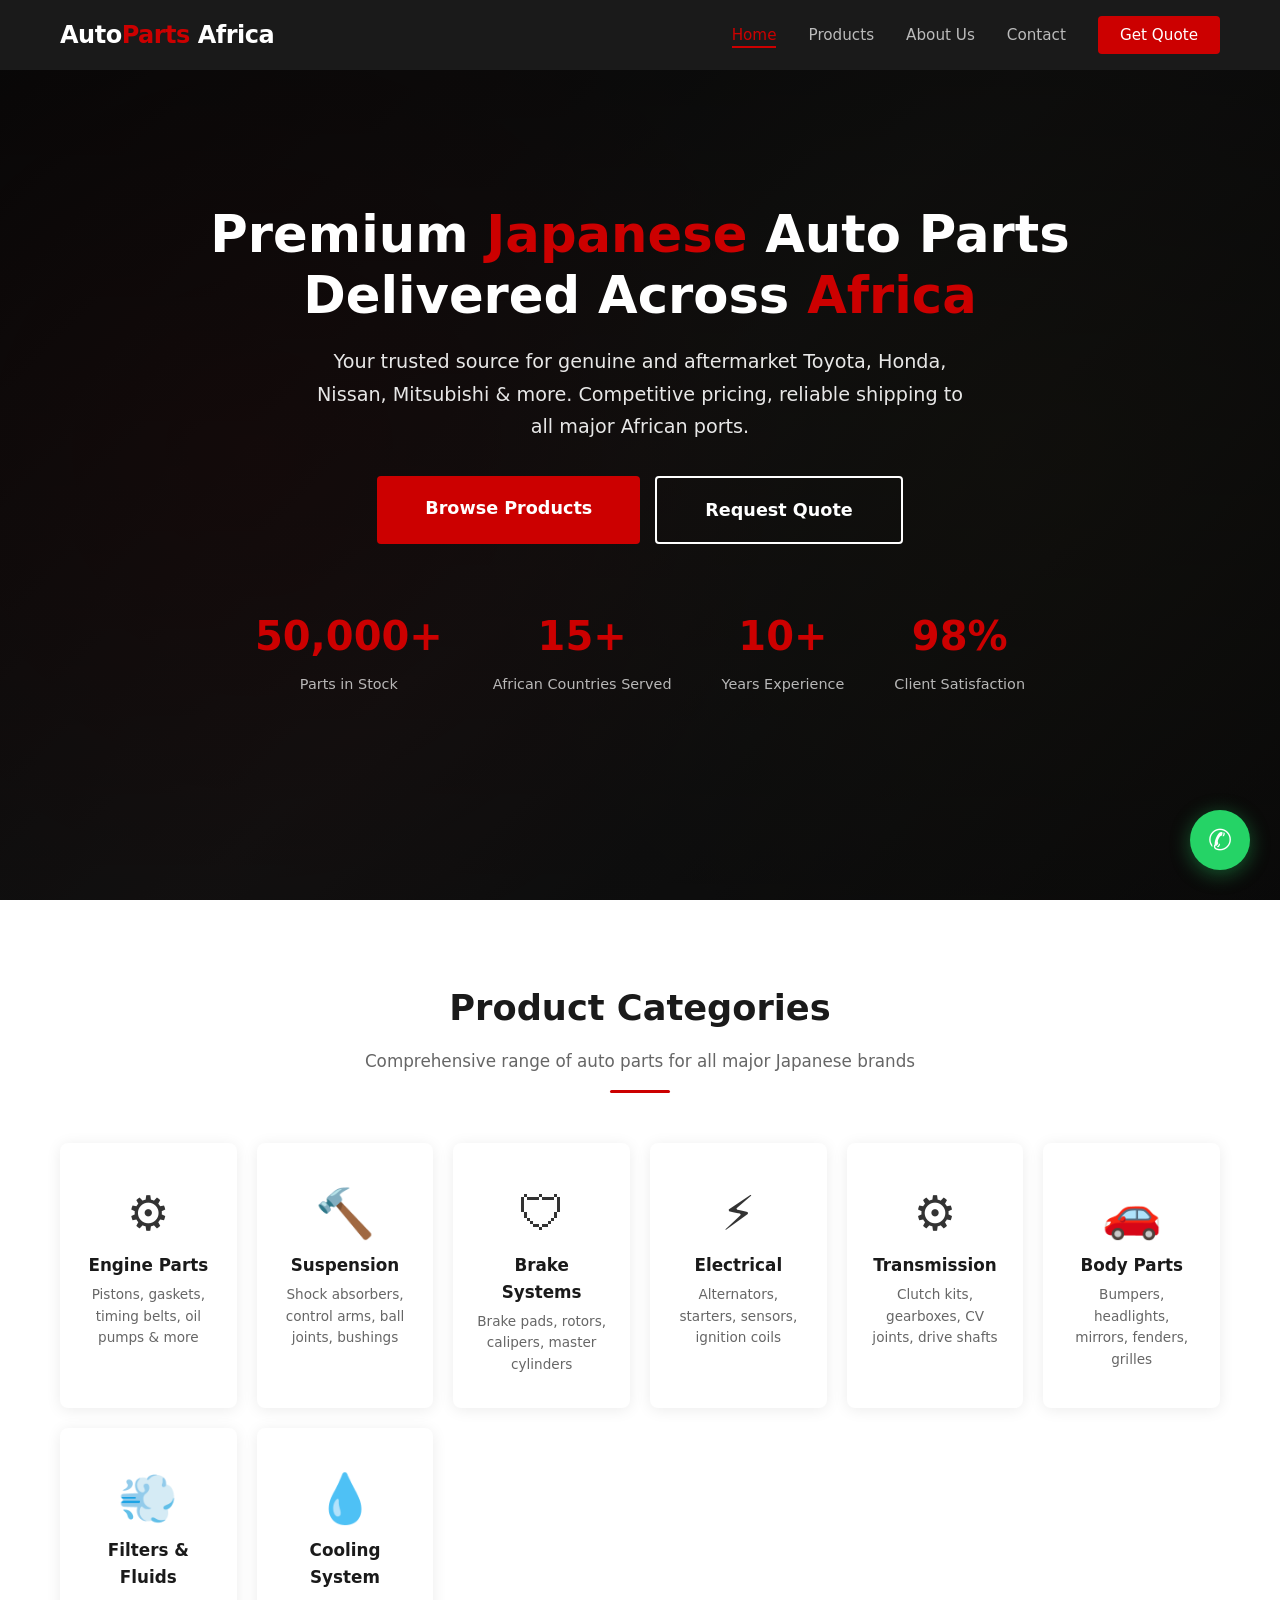
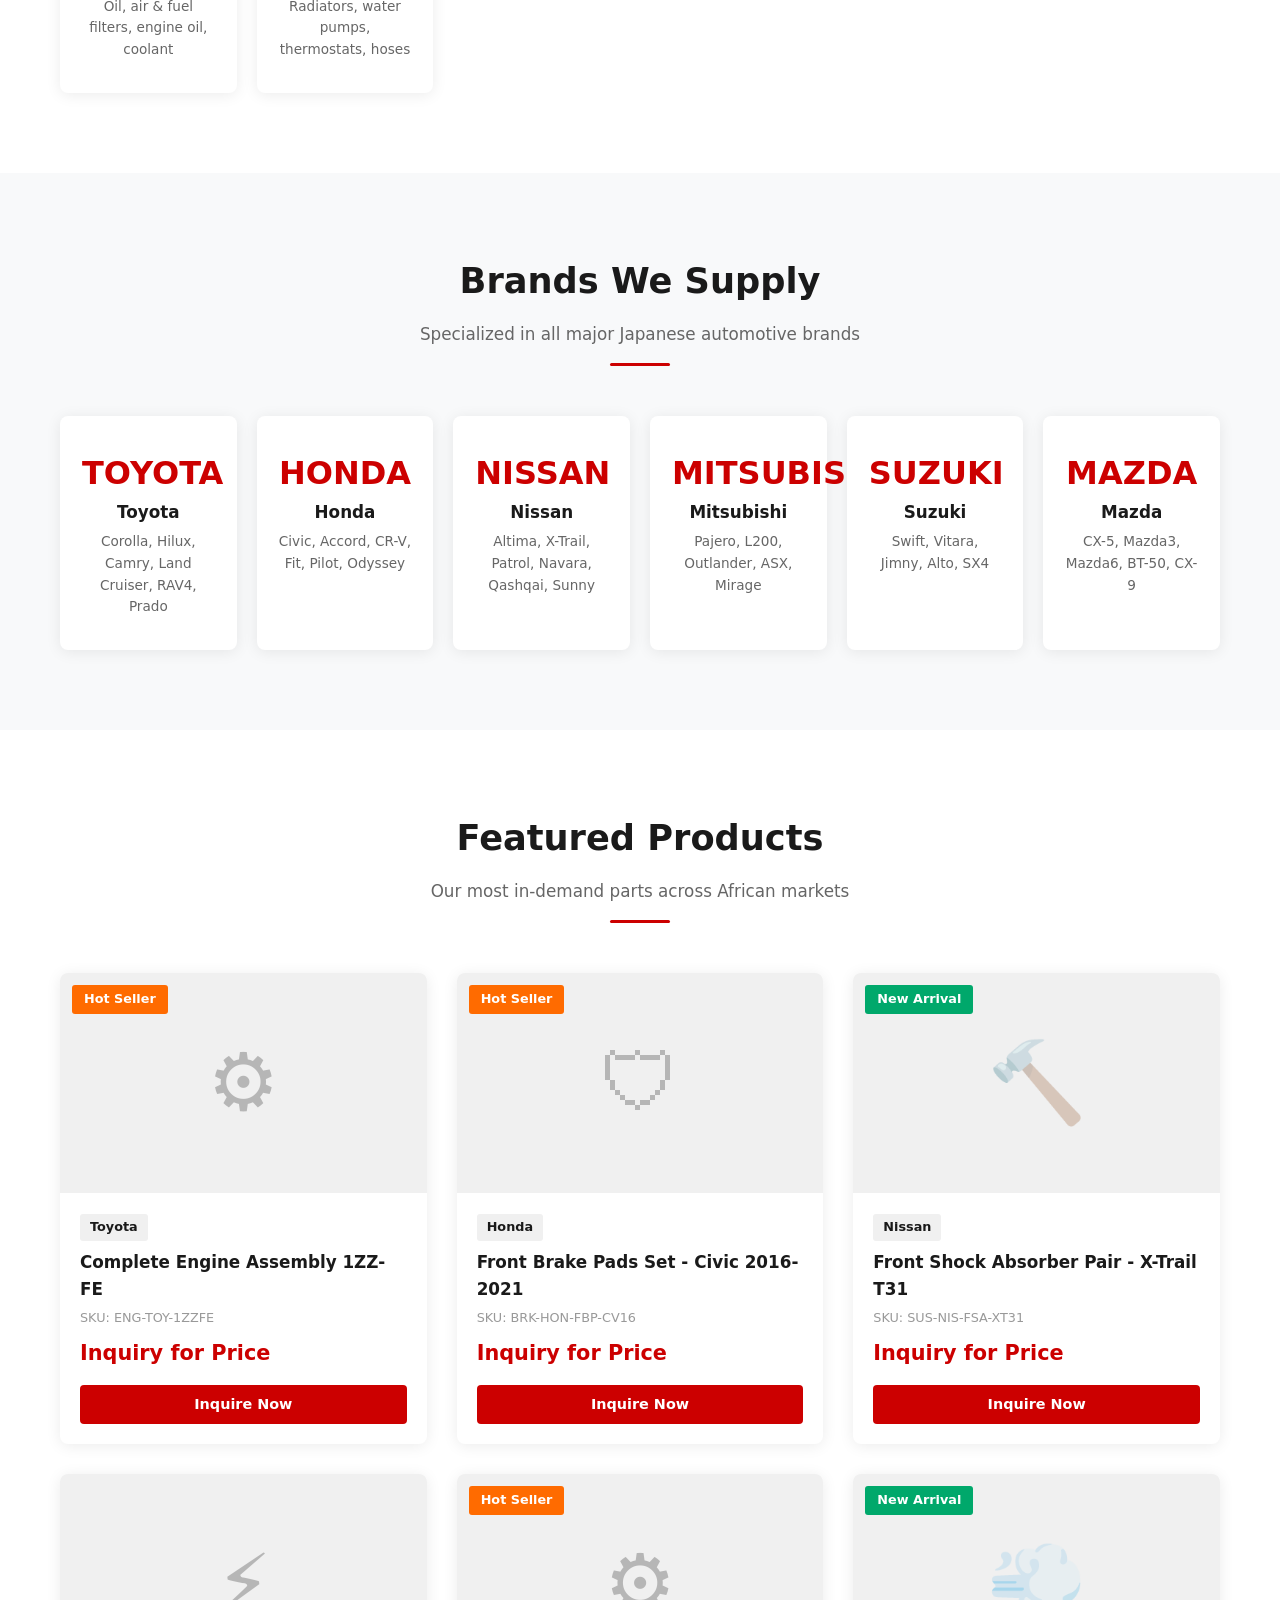
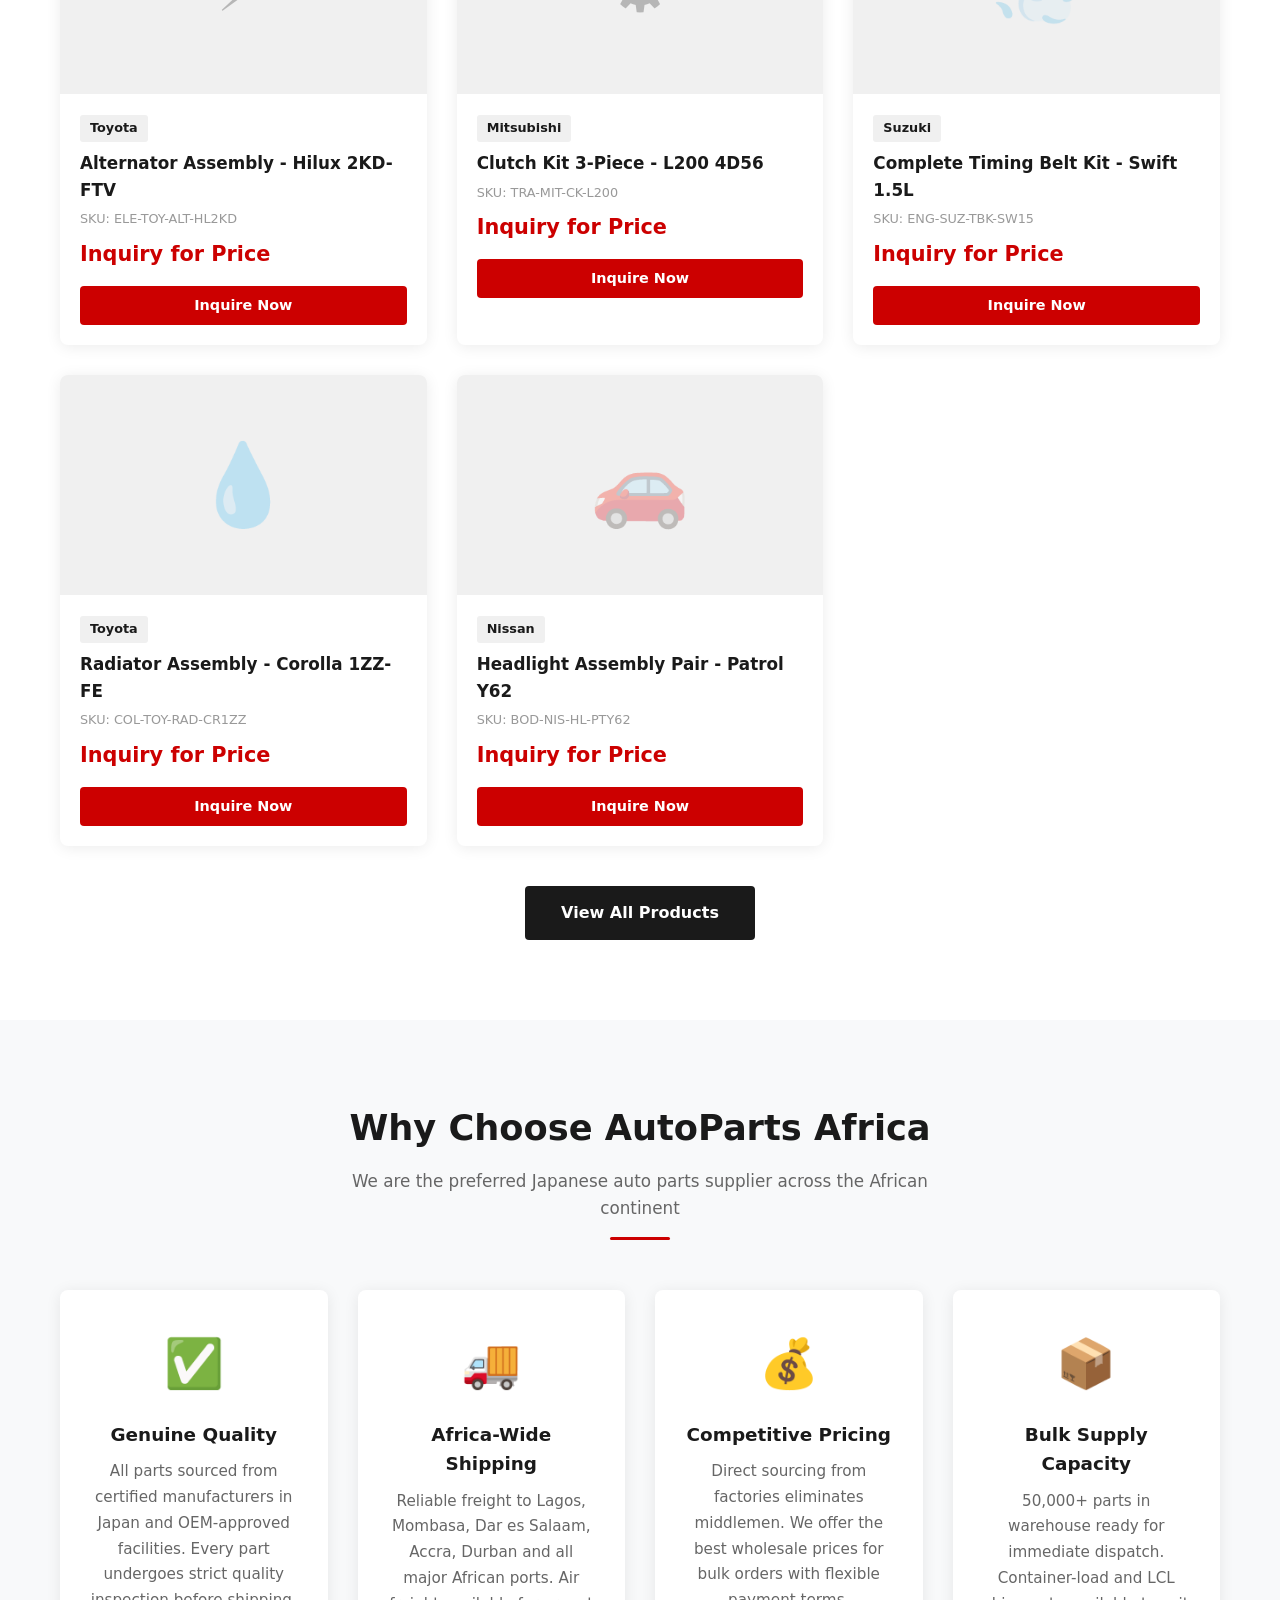
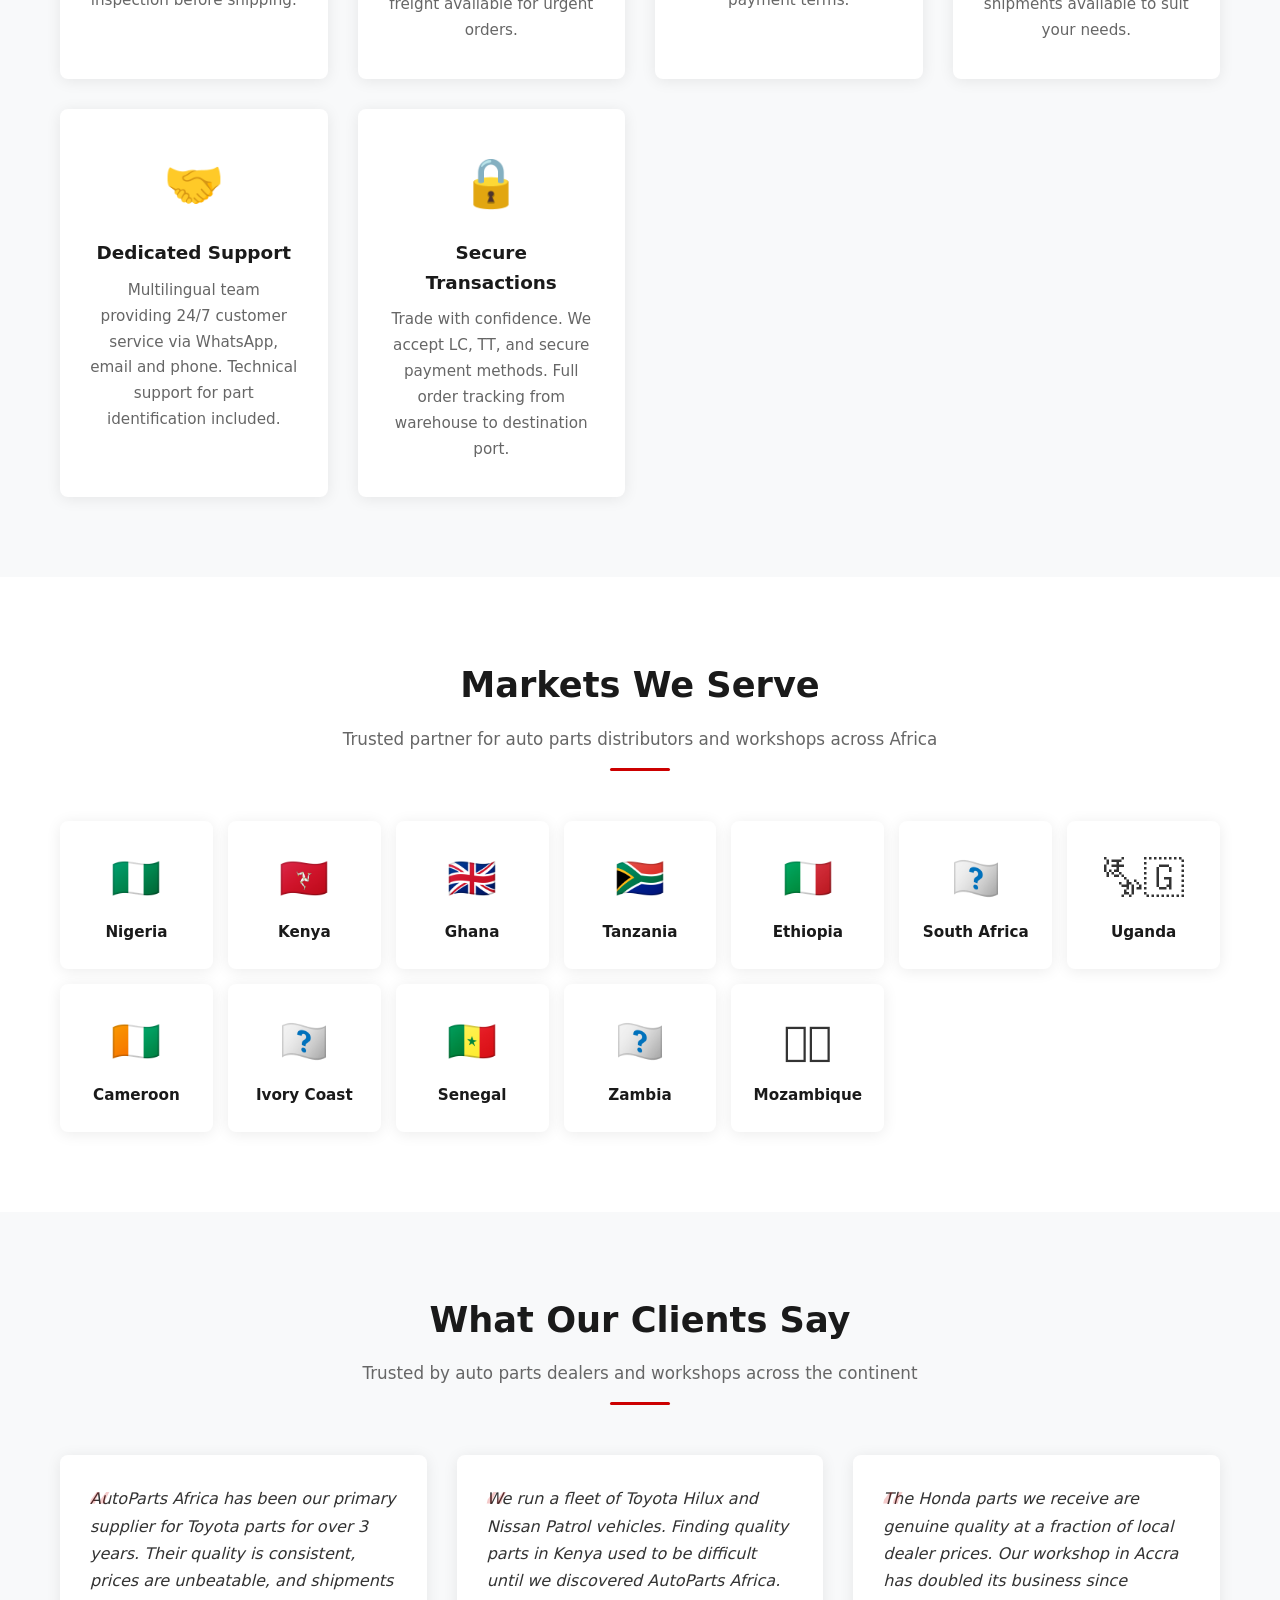
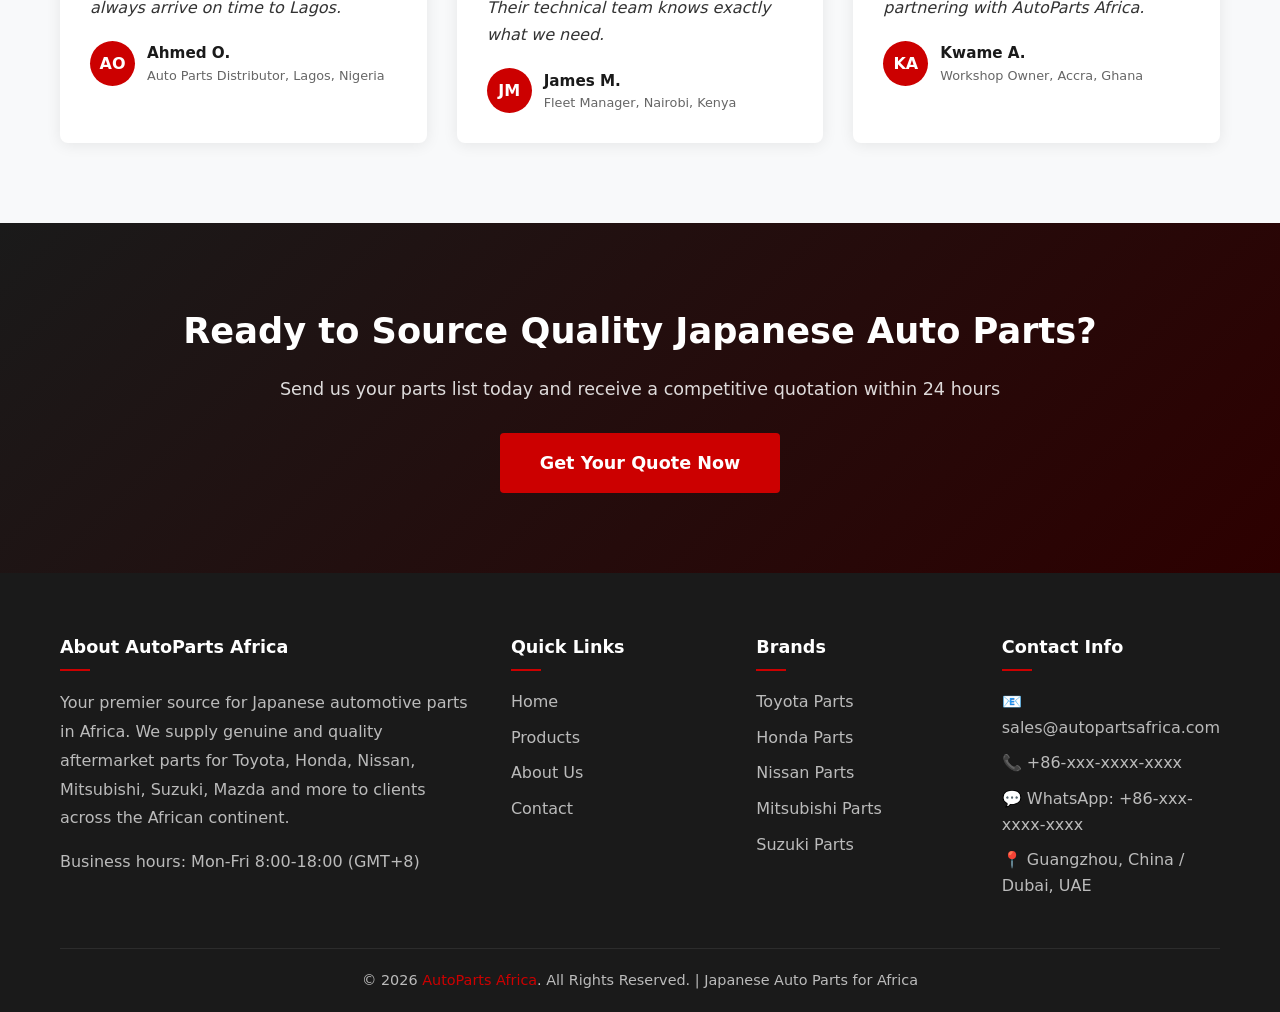
==== index.html @ 1620c29c "Initial commit: AutoParts Africa - Japanese car parts for African markets" ====
<!DOCTYPE html>
<html lang="en">
<head>
  <meta charset="UTF-8">
  <meta name="viewport" content="width=device-width, initial-scale=1.0">
  <meta name="description" content="AutoParts Africa - Premium Japanese car auto parts supplier for African markets. Toyota, Honda, Nissan, Mitsubishi parts at competitive prices.">
  <meta name="keywords" content="auto parts, Japanese car parts, Africa, Toyota parts, Honda parts, Nissan parts, car spares Africa, auto parts export">
  <title>AutoParts Africa | Japanese Car Parts for African Markets</title>
  <link rel="stylesheet" href="css/style.css">
</head>
<body>

  <!-- Navigation -->
  <nav class="nav" id="nav">
    <div class="container">
      <a href="index.html" class="nav-logo">Auto<span>Parts</span> Africa</a>
      <ul class="nav-links" id="navLinks">
        <li><a href="index.html" class="active">Home</a></li>
        <li><a href="products.html">Products</a></li>
        <li><a href="about.html">About Us</a></li>
        <li><a href="contact.html">Contact</a></li>
        <li><a href="contact.html" class="nav-contact-btn">Get Quote</a></li>
      </ul>
      <button class="nav-toggle" id="navToggle" aria-label="Toggle menu">&#9776;</button>
    </div>
  </nav>

  <!-- Hero Section -->
  <section class="hero" id="home">
    <div class="hero-bg"></div>
    <div class="hero-overlay"></div>
    <div class="container">
      <h1>Premium <span>Japanese</span> Auto Parts<br>Delivered Across <span>Africa</span></h1>
      <p>Your trusted source for genuine and aftermarket Toyota, Honda, Nissan, Mitsubishi & more. Competitive pricing, reliable shipping to all major African ports.</p>
      <div class="hero-buttons">
        <a href="products.html" class="btn btn-primary btn-large">Browse Products</a>
        <a href="contact.html" class="btn btn-outline btn-large">Request Quote</a>
      </div>
      <div class="hero-stats">
        <div class="hero-stat">
          <div class="hero-stat-number">50,000+</div>
          <div class="hero-stat-label">Parts in Stock</div>
        </div>
        <div class="hero-stat">
          <div class="hero-stat-number">15+</div>
          <div class="hero-stat-label">African Countries Served</div>
        </div>
        <div class="hero-stat">
          <div class="hero-stat-number">10+</div>
          <div class="hero-stat-label">Years Experience</div>
        </div>
        <div class="hero-stat">
          <div class="hero-stat-number">98%</div>
          <div class="hero-stat-label">Client Satisfaction</div>
        </div>
      </div>
    </div>
  </section>

  <!-- Product Categories -->
  <section class="section">
    <div class="container">
      <div class="section-header">
        <h2>Product Categories</h2>
        <p>Comprehensive range of auto parts for all major Japanese brands</p>
        <div class="divider"></div>
      </div>
      <div class="categories-grid">
        <a href="products.html#engine" class="category-card">
          <span class="icon">&#9881;</span>
          <h3>Engine Parts</h3>
          <p>Pistons, gaskets, timing belts, oil pumps & more</p>
        </a>
        <a href="products.html#suspension" class="category-card">
          <span class="icon">&#128296;</span>
          <h3>Suspension</h3>
          <p>Shock absorbers, control arms, ball joints, bushings</p>
        </a>
        <a href="products.html#brakes" class="category-card">
          <span class="icon">&#128737;</span>
          <h3>Brake Systems</h3>
          <p>Brake pads, rotors, calipers, master cylinders</p>
        </a>
        <a href="products.html#electrical" class="category-card">
          <span class="icon">&#9889;</span>
          <h3>Electrical</h3>
          <p>Alternators, starters, sensors, ignition coils</p>
        </a>
        <a href="products.html#transmission" class="category-card">
          <span class="icon">&#9881;</span>
          <h3>Transmission</h3>
          <p>Clutch kits, gearboxes, CV joints, drive shafts</p>
        </a>
        <a href="products.html#body" class="category-card">
          <span class="icon">&#128663;</span>
          <h3>Body Parts</h3>
          <p>Bumpers, headlights, mirrors, fenders, grilles</p>
        </a>
        <a href="products.html#filters" class="category-card">
          <span class="icon">&#128168;</span>
          <h3>Filters & Fluids</h3>
          <p>Oil, air & fuel filters, engine oil, coolant</p>
        </a>
        <a href="products.html#cooling" class="category-card">
          <span class="icon">&#128167;</span>
          <h3>Cooling System</h3>
          <p>Radiators, water pumps, thermostats, hoses</p>
        </a>
      </div>
    </div>
  </section>

  <!-- Featured Brands -->
  <section class="section bg-light">
    <div class="container">
      <div class="section-header">
        <h2>Brands We Supply</h2>
        <p>Specialized in all major Japanese automotive brands</p>
        <div class="divider"></div>
      </div>
      <div class="categories-grid">
        <div class="category-card">
          <span class="icon" style="font-weight:800;font-size:2rem;color:var(--primary);">TOYOTA</span>
          <h3>Toyota</h3>
          <p>Corolla, Hilux, Camry, Land Cruiser, RAV4, Prado</p>
        </div>
        <div class="category-card">
          <span class="icon" style="font-weight:800;font-size:2rem;color:var(--primary);">HONDA</span>
          <h3>Honda</h3>
          <p>Civic, Accord, CR-V, Fit, Pilot, Odyssey</p>
        </div>
        <div class="category-card">
          <span class="icon" style="font-weight:800;font-size:2rem;color:var(--primary);">NISSAN</span>
          <h3>Nissan</h3>
          <p>Altima, X-Trail, Patrol, Navara, Qashqai, Sunny</p>
        </div>
        <div class="category-card">
          <span class="icon" style="font-weight:800;font-size:2rem;color:var(--primary);">MITSUBISHI</span>
          <h3>Mitsubishi</h3>
          <p>Pajero, L200, Outlander, ASX, Mirage</p>
        </div>
        <div class="category-card">
          <span class="icon" style="font-weight:800;font-size:2rem;color:var(--primary);">SUZUKI</span>
          <h3>Suzuki</h3>
          <p>Swift, Vitara, Jimny, Alto, SX4</p>
        </div>
        <div class="category-card">
          <span class="icon" style="font-weight:800;font-size:2rem;color:var(--primary);">MAZDA</span>
          <h3>Mazda</h3>
          <p>CX-5, Mazda3, Mazda6, BT-50, CX-9</p>
        </div>
      </div>
    </div>
  </section>

  <!-- Featured Products -->
  <section class="section">
    <div class="container">
      <div class="section-header">
        <h2>Featured Products</h2>
        <p>Our most in-demand parts across African markets</p>
        <div class="divider"></div>
      </div>
      <div class="products-grid">
        <div class="product-card">
          <div class="product-card-img"><span class="placeholder">&#9881;</span></div>
          <span class="product-card-badge hot">Hot Seller</span>
          <div class="product-info">
            <span class="brand-tag">Toyota</span>
            <h3>Complete Engine Assembly 1ZZ-FE</h3>
            <p class="sku">SKU: ENG-TOY-1ZZFE</p>
            <p class="price">Inquiry for Price</p>
            <a href="contact.html" class="btn btn-primary btn-small">Inquire Now</a>
          </div>
        </div>
        <div class="product-card">
          <div class="product-card-img"><span class="placeholder">&#128737;</span></div>
          <span class="product-card-badge hot">Hot Seller</span>
          <div class="product-info">
            <span class="brand-tag">Honda</span>
            <h3>Front Brake Pads Set - Civic 2016-2021</h3>
            <p class="sku">SKU: BRK-HON-FBP-CV16</p>
            <p class="price">Inquiry for Price</p>
            <a href="contact.html" class="btn btn-primary btn-small">Inquire Now</a>
          </div>
        </div>
        <div class="product-card">
          <div class="product-card-img"><span class="placeholder">&#128296;</span></div>
          <span class="product-card-badge new">New Arrival</span>
          <div class="product-info">
            <span class="brand-tag">Nissan</span>
            <h3>Front Shock Absorber Pair - X-Trail T31</h3>
            <p class="sku">SKU: SUS-NIS-FSA-XT31</p>
            <p class="price">Inquiry for Price</p>
            <a href="contact.html" class="btn btn-primary btn-small">Inquire Now</a>
          </div>
        </div>
        <div class="product-card">
          <div class="product-card-img"><span class="placeholder">&#9889;</span></div>
          <div class="product-info">
            <span class="brand-tag">Toyota</span>
            <h3>Alternator Assembly - Hilux 2KD-FTV</h3>
            <p class="sku">SKU: ELE-TOY-ALT-HL2KD</p>
            <p class="price">Inquiry for Price</p>
            <a href="contact.html" class="btn btn-primary btn-small">Inquire Now</a>
          </div>
        </div>
        <div class="product-card">
          <div class="product-card-img"><span class="placeholder">&#9881;</span></div>
          <span class="product-card-badge hot">Hot Seller</span>
          <div class="product-info">
            <span class="brand-tag">Mitsubishi</span>
            <h3>Clutch Kit 3-Piece - L200 4D56</h3>
            <p class="sku">SKU: TRA-MIT-CK-L200</p>
            <p class="price">Inquiry for Price</p>
            <a href="contact.html" class="btn btn-primary btn-small">Inquire Now</a>
          </div>
        </div>
        <div class="product-card">
          <div class="product-card-img"><span class="placeholder">&#128168;</span></div>
          <span class="product-card-badge new">New Arrival</span>
          <div class="product-info">
            <span class="brand-tag">Suzuki</span>
            <h3>Complete Timing Belt Kit - Swift 1.5L</h3>
            <p class="sku">SKU: ENG-SUZ-TBK-SW15</p>
            <p class="price">Inquiry for Price</p>
            <a href="contact.html" class="btn btn-primary btn-small">Inquire Now</a>
          </div>
        </div>
        <div class="product-card">
          <div class="product-card-img"><span class="placeholder">&#128167;</span></div>
          <div class="product-info">
            <span class="brand-tag">Toyota</span>
            <h3>Radiator Assembly - Corolla 1ZZ-FE</h3>
            <p class="sku">SKU: COL-TOY-RAD-CR1ZZ</p>
            <p class="price">Inquiry for Price</p>
            <a href="contact.html" class="btn btn-primary btn-small">Inquire Now</a>
          </div>
        </div>
        <div class="product-card">
          <div class="product-card-img"><span class="placeholder">&#128663;</span></div>
          <div class="product-info">
            <span class="brand-tag">Nissan</span>
            <h3>Headlight Assembly Pair - Patrol Y62</h3>
            <p class="sku">SKU: BOD-NIS-HL-PTY62</p>
            <p class="price">Inquiry for Price</p>
            <a href="contact.html" class="btn btn-primary btn-small">Inquire Now</a>
          </div>
        </div>
      </div>
      <div style="text-align:center;margin-top:40px;">
        <a href="products.html" class="btn btn-dark">View All Products</a>
      </div>
    </div>
  </section>

  <!-- Why Choose Us -->
  <section class="section bg-light">
    <div class="container">
      <div class="section-header">
        <h2>Why Choose AutoParts Africa</h2>
        <p>We are the preferred Japanese auto parts supplier across the African continent</p>
        <div class="divider"></div>
      </div>
      <div class="features-grid">
        <div class="feature-card">
          <span class="icon">&#9989;</span>
          <h3>Genuine Quality</h3>
          <p>All parts sourced from certified manufacturers in Japan and OEM-approved facilities. Every part undergoes strict quality inspection before shipping.</p>
        </div>
        <div class="feature-card">
          <span class="icon">&#128666;</span>
          <h3>Africa-Wide Shipping</h3>
          <p>Reliable freight to Lagos, Mombasa, Dar es Salaam, Accra, Durban and all major African ports. Air freight available for urgent orders.</p>
        </div>
        <div class="feature-card">
          <span class="icon">&#128176;</span>
          <h3>Competitive Pricing</h3>
          <p>Direct sourcing from factories eliminates middlemen. We offer the best wholesale prices for bulk orders with flexible payment terms.</p>
        </div>
        <div class="feature-card">
          <span class="icon">&#128230;</span>
          <h3>Bulk Supply Capacity</h3>
          <p>50,000+ parts in warehouse ready for immediate dispatch. Container-load and LCL shipments available to suit your needs.</p>
        </div>
        <div class="feature-card">
          <span class="icon">&#129309;</span>
          <h3>Dedicated Support</h3>
          <p>Multilingual team providing 24/7 customer service via WhatsApp, email and phone. Technical support for part identification included.</p>
        </div>
        <div class="feature-card">
          <span class="icon">&#128274;</span>
          <h3>Secure Transactions</h3>
          <p>Trade with confidence. We accept LC, TT, and secure payment methods. Full order tracking from warehouse to destination port.</p>
        </div>
      </div>
    </div>
  </section>

  <!-- Markets Served -->
  <section class="section">
    <div class="container">
      <div class="section-header">
        <h2>Markets We Serve</h2>
        <p>Trusted partner for auto parts distributors and workshops across Africa</p>
        <div class="divider"></div>
      </div>
      <div class="markets-grid">
        <div class="market-card"><span class="flag">&#127475;&#127468;</span><h4>Nigeria</h4></div>
        <div class="market-card"><span class="flag">&#127470;&#127474;</span><h4>Kenya</h4></div>
        <div class="market-card"><span class="flag">&#127468;&#127463;</span><h4>Ghana</h4></div>
        <div class="market-card"><span class="flag">&#127487;&#127462;</span><h4>Tanzania</h4></div>
        <div class="market-card"><span class="flag">&#127470;&#127481;</span><h4>Ethiopia</h4></div>
        <div class="market-card"><span class="flag">&#127487;&#127466;</span><h4>South Africa</h4></div>
        <div class="market-card"><span class="flag">&#127488;&#127468;</span><h4>Uganda</h4></div>
        <div class="market-card"><span class="flag">&#127464;&#127470;</span><h4>Cameroon</h4></div>
        <div class="market-card"><span class="flag">&#127470;&#127486;</span><h4>Ivory Coast</h4></div>
        <div class="market-card"><span class="flag">&#127480;&#127475;</span><h4>Senegal</h4></div>
        <div class="market-card"><span class="flag">&#127483;&#127480;</span><h4>Zambia</h4></div>
        <div class="market-card"><span class="flag">&#127494;&#127474;</span><h4>Mozambique</h4></div>
      </div>
    </div>
  </section>

  <!-- Testimonials -->
  <section class="section bg-light">
    <div class="container">
      <div class="section-header">
        <h2>What Our Clients Say</h2>
        <p>Trusted by auto parts dealers and workshops across the continent</p>
        <div class="divider"></div>
      </div>
      <div class="testimonials-grid">
        <div class="testimonial-card">
          <p class="quote">AutoParts Africa has been our primary supplier for Toyota parts for over 3 years. Their quality is consistent, prices are unbeatable, and shipments always arrive on time to Lagos.</p>
          <div class="testimonial-author">
            <div class="avatar">AO</div>
            <div><h4>Ahmed O.</h4><p>Auto Parts Distributor, Lagos, Nigeria</p></div>
          </div>
        </div>
        <div class="testimonial-card">
          <p class="quote">We run a fleet of Toyota Hilux and Nissan Patrol vehicles. Finding quality parts in Kenya used to be difficult until we discovered AutoParts Africa. Their technical team knows exactly what we need.</p>
          <div class="testimonial-author">
            <div class="avatar">JM</div>
            <div><h4>James M.</h4><p>Fleet Manager, Nairobi, Kenya</p></div>
          </div>
        </div>
        <div class="testimonial-card">
          <p class="quote">The Honda parts we receive are genuine quality at a fraction of local dealer prices. Our workshop in Accra has doubled its business since partnering with AutoParts Africa.</p>
          <div class="testimonial-author">
            <div class="avatar">KA</div>
            <div><h4>Kwame A.</h4><p>Workshop Owner, Accra, Ghana</p></div>
          </div>
        </div>
      </div>
    </div>
  </section>

  <!-- CTA -->
  <section class="cta">
    <div class="container">
      <h2>Ready to Source Quality Japanese Auto Parts?</h2>
      <p>Send us your parts list today and receive a competitive quotation within 24 hours</p>
      <a href="contact.html" class="btn btn-primary btn-large">Get Your Quote Now</a>
    </div>
  </section>

  <!-- Footer -->
  <footer class="footer">
    <div class="container">
      <div class="footer-grid">
        <div class="footer-about">
          <h4>About AutoParts Africa</h4>
          <p>Your premier source for Japanese automotive parts in Africa. We supply genuine and quality aftermarket parts for Toyota, Honda, Nissan, Mitsubishi, Suzuki, Mazda and more to clients across the African continent.</p>
          <p>Business hours: Mon-Fri 8:00-18:00 (GMT+8)</p>
        </div>
        <div class="footer-links">
          <h4>Quick Links</h4>
          <ul>
            <li><a href="index.html">Home</a></li>
            <li><a href="products.html">Products</a></li>
            <li><a href="about.html">About Us</a></li>
            <li><a href="contact.html">Contact</a></li>
          </ul>
        </div>
        <div class="footer-links">
          <h4>Brands</h4>
          <ul>
            <li><a href="products.html?brand=toyota">Toyota Parts</a></li>
            <li><a href="products.html?brand=honda">Honda Parts</a></li>
            <li><a href="products.html?brand=nissan">Nissan Parts</a></li>
            <li><a href="products.html?brand=mitsubishi">Mitsubishi Parts</a></li>
            <li><a href="products.html?brand=suzuki">Suzuki Parts</a></li>
          </ul>
        </div>
        <div class="footer-contact">
          <h4>Contact Info</h4>
          <p>&#128231; sales@autopartsafrica.com</p>
          <p>&#128222; +86-xxx-xxxx-xxxx</p>
          <p>&#128172; WhatsApp: +86-xxx-xxxx-xxxx</p>
          <p>&#128205; Guangzhou, China / Dubai, UAE</p>
        </div>
      </div>
      <div class="footer-bottom">
        <p>&copy; 2026 <span>AutoParts Africa</span>. All Rights Reserved. | Japanese Auto Parts for Africa</p>
      </div>
    </div>
  </footer>

  <!-- WhatsApp Float -->
  <a href="https://wa.me/86xxxxxxxxxx" class="whatsapp-float" target="_blank" rel="noopener" aria-label="Chat on WhatsApp" title="Chat with us on WhatsApp">&#9990;</a>

  <script src="js/main.js"></script>
</body>
</html>
---- css/style.css ----
/* ===== CSS Reset & Variables ===== */
:root {
  --primary: #CC0000;
  --primary-dark: #990000;
  --primary-light: #FF1A1A;
  --dark: #1a1a1a;
  --dark-light: #2d2d2d;
  --text: #333333;
  --text-light: #666666;
  --text-muted: #999999;
  --bg: #ffffff;
  --bg-light: #f8f9fa;
  --bg-dark: #f0f0f0;
  --border: #e0e0e0;
  --gold: #D4AF37;
  --whatsapp: #25D366;
  --shadow: 0 2px 15px rgba(0,0,0,0.08);
  --shadow-hover: 0 8px 30px rgba(0,0,0,0.12);
  --radius: 8px;
  --transition: all 0.3s ease;
}

*, *::before, *::after { margin: 0; padding: 0; box-sizing: border-box; }
html { scroll-behavior: smooth; }
body { font-family: 'Segoe UI', system-ui, -apple-system, sans-serif; color: var(--text); line-height: 1.6; background: var(--bg); }
img { max-width: 100%; height: auto; }
a { text-decoration: none; color: inherit; }
ul { list-style: none; }

.container { max-width: 1200px; margin: 0 auto; padding: 0 20px; }
.section { padding: 80px 0; }
.section-header { text-align: center; margin-bottom: 50px; }
.section-header h2 { font-size: 2.2rem; color: var(--dark); margin-bottom: 12px; }
.section-header p { color: var(--text-light); font-size: 1.05rem; max-width: 600px; margin: 0 auto; }
.section-header .divider { width: 60px; height: 3px; background: var(--primary); margin: 15px auto 0; border-radius: 2px; }
.bg-light { background: var(--bg-light); }

/* ===== Navigation ===== */
.nav { position: fixed; top: 0; left: 0; right: 0; background: var(--dark); z-index: 1000; transition: var(--transition); }
.nav.scrolled { box-shadow: 0 2px 20px rgba(0,0,0,0.3); }
.nav .container { display: flex; justify-content: space-between; align-items: center; height: 70px; }
.nav-logo { color: #fff; font-size: 1.5rem; font-weight: 700; letter-spacing: -0.5px; }
.nav-logo span { color: var(--primary); }
.nav-links { display: flex; gap: 2rem; align-items: center; }
.nav-links a { color: #bbb; font-size: 0.95rem; font-weight: 500; transition: var(--transition); position: relative; }
.nav-links a:hover, .nav-links a.active { color: var(--primary); }
.nav-links a::after { content: ''; position: absolute; bottom: -4px; left: 0; width: 0; height: 2px; background: var(--primary); transition: var(--transition); }
.nav-links a:hover::after, .nav-links a.active::after { width: 100%; }
.nav-toggle { display: none; background: none; border: none; color: #fff; font-size: 1.8rem; cursor: pointer; padding: 5px; }
.nav-contact-btn { background: var(--primary); padding: 10px 22px !important; border-radius: 4px; color: #fff !important; }
.nav-contact-btn:hover { background: var(--primary-dark) !important; }
.nav-contact-btn::after { display: none !important; }

/* ===== Buttons ===== */
.btn { display: inline-block; padding: 14px 36px; border-radius: 4px; font-weight: 600; cursor: pointer; border: none; transition: var(--transition); font-size: 1rem; text-align: center; }
.btn-primary { background: var(--primary); color: #fff; }
.btn-primary:hover { background: var(--primary-dark); transform: translateY(-2px); box-shadow: 0 4px 15px rgba(204,0,0,0.3); }
.btn-outline { border: 2px solid #fff; color: #fff; background: transparent; }
.btn-outline:hover { background: #fff; color: var(--dark); transform: translateY(-2px); }
.btn-dark { background: var(--dark); color: #fff; }
.btn-dark:hover { background: #000; transform: translateY(-2px); }
.btn-gold { background: var(--gold); color: var(--dark); }
.btn-gold:hover { background: #c49b2a; transform: translateY(-2px); }
.btn-whatsapp { background: var(--whatsapp); color: #fff; display: inline-flex; align-items: center; gap: 10px; }
.btn-whatsapp:hover { background: #20b954; transform: translateY(-2px); }
.btn-large { padding: 18px 48px; font-size: 1.1rem; }
.btn-small { padding: 8px 20px; font-size: 0.9rem; }

/* ===== Hero Section ===== */
.hero { position: relative; min-height: 100vh; display: flex; align-items: center; justify-content: center; text-align: center; color: #fff; overflow: hidden; background: linear-gradient(135deg, #1a1a1a 0%, #2d2d2d 50%, #1a1a1a 100%); }
.hero-overlay { position: absolute; inset: 0; background: linear-gradient(rgba(0,0,0,0.75), rgba(0,0,0,0.65)); z-index: 1; }
.hero-bg { position: absolute; inset: 0; z-index: 0; }
.hero-bg::before { content: ''; position: absolute; inset: 0; background:
  radial-gradient(circle at 20% 50%, rgba(204,0,0,0.15) 0%, transparent 50%),
  radial-gradient(circle at 80% 50%, rgba(212,175,55,0.08) 0%, transparent 50%); }
.hero .container { position: relative; z-index: 2; }
.hero h1 { font-size: 3.2rem; font-weight: 800; margin-bottom: 1.2rem; line-height: 1.2; }
.hero h1 span { color: var(--primary); }
.hero p { font-size: 1.2rem; opacity: 0.9; max-width: 650px; margin: 0 auto 2rem; line-height: 1.7; }
.hero-buttons { display: flex; gap: 15px; justify-content: center; flex-wrap: wrap; }
.hero-stats { display: flex; gap: 50px; justify-content: center; margin-top: 60px; flex-wrap: wrap; }
.hero-stat { text-align: center; }
.hero-stat-number { font-size: 2.5rem; font-weight: 800; color: var(--primary); }
.hero-stat-label { font-size: 0.9rem; opacity: 0.7; margin-top: 5px; }

/* ===== Category Cards ===== */
.categories-grid { display: grid; grid-template-columns: repeat(auto-fill, minmax(170px, 1fr)); gap: 20px; }
.category-card { background: #fff; border-radius: var(--radius); padding: 30px 20px; text-align: center; box-shadow: var(--shadow); transition: var(--transition); cursor: pointer; border: 2px solid transparent; }
.category-card:hover { transform: translateY(-5px); box-shadow: var(--shadow-hover); border-color: var(--primary); }
.category-card .icon { font-size: 3rem; margin-bottom: 15px; }
.category-card h3 { font-size: 1.05rem; color: var(--dark); }
.category-card p { font-size: 0.85rem; color: var(--text-light); margin-top: 5px; }

/* ===== Product Cards ===== */
.products-grid { display: grid; grid-template-columns: repeat(auto-fill, minmax(280px, 1fr)); gap: 30px; }
.product-card { background: #fff; border-radius: var(--radius); overflow: hidden; box-shadow: var(--shadow); transition: var(--transition); position: relative; }
.product-card:hover { transform: translateY(-5px); box-shadow: var(--shadow-hover); }
.product-card-img { position: relative; overflow: hidden; height: 220px; background: var(--bg-dark); display: flex; align-items: center; justify-content: center; }
.product-card-img .placeholder { font-size: 5rem; opacity: 0.3; }
.product-card-badge { position: absolute; top: 12px; left: 12px; background: var(--primary); color: #fff; padding: 4px 12px; border-radius: 3px; font-size: 0.8rem; font-weight: 600; }
.product-card-badge.hot { background: #FF6B00; }
.product-card-badge.new { background: #00A86B; }
.product-info { padding: 20px; }
.product-info .brand-tag { display: inline-block; background: #f0f0f0; color: var(--dark); padding: 3px 10px; border-radius: 3px; font-size: 0.8rem; font-weight: 600; margin-bottom: 8px; }
.product-info h3 { font-size: 1.05rem; margin-bottom: 6px; color: var(--dark); }
.product-info .sku { font-size: 0.8rem; color: var(--text-muted); margin-bottom: 8px; }
.product-info .price { font-size: 1.3rem; font-weight: 700; color: var(--primary); margin-bottom: 15px; }
.product-info .btn { width: 100%; text-align: center; }

/* ===== Why Us ===== */
.features-grid { display: grid; grid-template-columns: repeat(auto-fit, minmax(260px, 1fr)); gap: 30px; }
.feature-card { background: #fff; border-radius: var(--radius); padding: 35px 30px; box-shadow: var(--shadow); transition: var(--transition); text-align: center; }
.feature-card:hover { transform: translateY(-5px); box-shadow: var(--shadow-hover); }
.feature-card .icon { font-size: 3rem; margin-bottom: 18px; display: block; }
.feature-card h3 { font-size: 1.15rem; margin-bottom: 10px; color: var(--dark); }
.feature-card p { color: var(--text-light); font-size: 0.95rem; line-height: 1.7; }

/* ===== Markets Section ===== */
.markets-grid { display: grid; grid-template-columns: repeat(auto-fill, minmax(140px, 1fr)); gap: 15px; }
.market-card { background: #fff; border-radius: var(--radius); padding: 25px 15px; text-align: center; box-shadow: var(--shadow); transition: var(--transition); }
.market-card:hover { transform: translateY(-3px); box-shadow: var(--shadow-hover); }
.market-card .flag { font-size: 2.5rem; margin-bottom: 10px; display: block; }
.market-card h4 { font-size: 0.95rem; color: var(--dark); }

/* ===== Testimonials ===== */
.testimonials-grid { display: grid; grid-template-columns: repeat(auto-fit, minmax(350px, 1fr)); gap: 30px; }
.testimonial-card { background: #fff; border-radius: var(--radius); padding: 30px; box-shadow: var(--shadow); position: relative; }
.testimonial-card .quote { font-size: 1rem; color: var(--text); line-height: 1.7; margin-bottom: 20px; font-style: italic; }
.testimonial-card .quote::before { content: '\201C'; font-size: 3rem; color: var(--primary); position: absolute; top: 15px; left: 20px; opacity: 0.2; }
.testimonial-author { display: flex; align-items: center; gap: 12px; }
.testimonial-author .avatar { width: 45px; height: 45px; border-radius: 50%; background: var(--primary); color: #fff; display: flex; align-items: center; justify-content: center; font-weight: 700; }
.testimonial-author h4 { font-size: 0.95rem; color: var(--dark); }
.testimonial-author p { font-size: 0.8rem; color: var(--text-light); }

/* ===== About Page ===== */
.about-hero { background: var(--dark); color: #fff; padding: 150px 0 80px; text-align: center; }
.about-hero h1 { font-size: 2.8rem; margin-bottom: 15px; }
.about-hero h1 span { color: var(--primary); }
.about-story { display: grid; grid-template-columns: 1fr 1fr; gap: 60px; align-items: center; }
.about-story-img { background: var(--bg-dark); border-radius: var(--radius); height: 400px; display: flex; align-items: center; justify-content: center; font-size: 8rem; }
.about-story-content h2 { font-size: 2rem; margin-bottom: 20px; }
.about-story-content p { color: var(--text-light); margin-bottom: 15px; line-height: 1.8; }

.values-grid { display: grid; grid-template-columns: repeat(auto-fit, minmax(250px, 1fr)); gap: 25px; }
.value-card { background: #fff; border-radius: var(--radius); padding: 30px; box-shadow: var(--shadow); text-align: center; border-top: 3px solid var(--primary); }
.value-card h3 { margin: 15px 0 10px; }

/* ===== Contact Page ===== */
.contact-hero { background: var(--dark); color: #fff; padding: 150px 0 80px; text-align: center; }
.contact-hero h1 { font-size: 2.8rem; }
.contact-hero h1 span { color: var(--primary); }
.contact-grid { display: grid; grid-template-columns: 1fr 1.2fr; gap: 50px; }
.contact-info-cards { display: flex; flex-direction: column; gap: 20px; }
.contact-info-card { background: #fff; border-radius: var(--radius); padding: 25px; box-shadow: var(--shadow); display: flex; gap: 15px; align-items: flex-start; }
.contact-info-card .icon { font-size: 2rem; flex-shrink: 0; }
.contact-info-card h4 { color: var(--dark); margin-bottom: 5px; }
.contact-info-card p { color: var(--text-light); font-size: 0.95rem; }
.contact-form-wrap { background: #fff; border-radius: var(--radius); padding: 40px; box-shadow: var(--shadow); }
.contact-form-wrap h3 { font-size: 1.5rem; margin-bottom: 25px; }

/* ===== Forms ===== */
.form-group { margin-bottom: 20px; }
.form-group label { display: block; margin-bottom: 6px; font-weight: 600; color: var(--dark); font-size: 0.9rem; }
.form-group input, .form-group textarea, .form-group select { width: 100%; padding: 12px 16px; border: 1px solid var(--border); border-radius: 4px; font-size: 1rem; font-family: inherit; transition: var(--transition); background: var(--bg-light); }
.form-group input:focus, .form-group textarea:focus, .form-group select:focus { outline: none; border-color: var(--primary); box-shadow: 0 0 0 3px rgba(204,0,0,0.1); }
.form-group textarea { min-height: 140px; resize: vertical; }
.form-row { display: grid; grid-template-columns: 1fr 1fr; gap: 20px; }

/* ===== Products Page ===== */
.products-hero { background: var(--dark); color: #fff; padding: 150px 0 80px; text-align: center; }
.products-hero h1 { font-size: 2.8rem; }
.products-hero h1 span { color: var(--primary); }
.products-toolbar { display: flex; justify-content: space-between; align-items: center; margin-bottom: 30px; flex-wrap: wrap; gap: 15px; }
.search-box { display: flex; gap: 0; }
.search-box input { padding: 12px 16px; border: 1px solid var(--border); border-right: none; border-radius: 4px 0 0 4px; font-size: 1rem; width: 300px; }
.search-box button { padding: 12px 20px; background: var(--primary); color: #fff; border: none; border-radius: 0 4px 4px 0; cursor: pointer; font-size: 1rem; }
.filter-tabs { display: flex; gap: 10px; flex-wrap: wrap; }
.filter-tab { padding: 8px 18px; border: 1px solid var(--border); border-radius: 30px; background: #fff; cursor: pointer; transition: var(--transition); font-size: 0.9rem; }
.filter-tab:hover, .filter-tab.active { background: var(--primary); color: #fff; border-color: var(--primary); }
.brand-filter { display: flex; gap: 10px; flex-wrap: wrap; margin-bottom: 25px; }
.brand-filter-btn { padding: 8px 20px; border: 1px solid var(--border); border-radius: 4px; background: #fff; cursor: pointer; transition: var(--transition); font-size: 0.9rem; font-weight: 500; }
.brand-filter-btn:hover, .brand-filter-btn.active { background: var(--dark); color: #fff; border-color: var(--dark); }

/* ===== CTA Section ===== */
.cta { background: linear-gradient(135deg, var(--dark) 0%, #2d0000 100%); color: #fff; text-align: center; padding: 80px 0; }
.cta h2 { font-size: 2.2rem; margin-bottom: 15px; }
.cta p { opacity: 0.85; margin-bottom: 30px; font-size: 1.1rem; }
.cta .btn-primary { font-size: 1.1rem; padding: 16px 40px; }

/* ===== WhatsApp Float ===== */
.whatsapp-float { position: fixed; bottom: 30px; right: 30px; width: 60px; height: 60px; background: var(--whatsapp); color: #fff; border-radius: 50%; display: flex; align-items: center; justify-content: center; font-size: 1.8rem; box-shadow: 0 4px 20px rgba(37,211,102,0.4); z-index: 999; transition: var(--transition); animation: pulse 2s infinite; }
.whatsapp-float:hover { transform: scale(1.1); }

@keyframes pulse { 0%, 100% { box-shadow: 0 4px 20px rgba(37,211,102,0.4); } 50% { box-shadow: 0 4px 30px rgba(37,211,102,0.7); } }

/* ===== Footer ===== */
.footer { background: var(--dark); color: #bbb; padding: 60px 0 0; }
.footer-grid { display: grid; grid-template-columns: 2fr 1fr 1fr 1fr; gap: 40px; padding-bottom: 40px; }
.footer h4 { color: #fff; font-size: 1.1rem; margin-bottom: 18px; position: relative; padding-bottom: 10px; }
.footer h4::after { content: ''; position: absolute; bottom: 0; left: 0; width: 30px; height: 2px; background: var(--primary); }
.footer-about p { line-height: 1.8; margin-bottom: 15px; }
.footer-links li { margin-bottom: 10px; }
.footer-links a { color: #bbb; transition: var(--transition); }
.footer-links a:hover { color: var(--primary); padding-left: 5px; }
.footer-contact p { margin-bottom: 10px; display: flex; gap: 10px; align-items: center; }
.footer-bottom { border-top: 1px solid rgba(255,255,255,0.08); padding: 20px 0; text-align: center; font-size: 0.9rem; }
.footer-bottom span { color: var(--primary); }

/* ===== Page Header (generic) ===== */
.page-hero { background: var(--dark); color: #fff; padding: 150px 0 80px; text-align: center; }
.page-hero h1 { font-size: 2.8rem; margin-bottom: 12px; }
.page-hero h1 span { color: var(--primary); }
.page-hero p { opacity: 0.8; font-size: 1.1rem; }
.breadcrumb { display: flex; gap: 8px; justify-content: center; margin-top: 15px; font-size: 0.9rem; opacity: 0.7; }
.breadcrumb a:hover { color: var(--primary); }

/* ===== Animations ===== */
.fade-in { opacity: 0; transform: translateY(30px); transition: opacity 0.6s ease, transform 0.6s ease; }
.fade-in.visible { opacity: 1; transform: translateY(0); }

/* ===== Responsive ===== */
@media (max-width: 1024px) {
  .footer-grid { grid-template-columns: 1fr 1fr; }
  .about-story { grid-template-columns: 1fr; }
}

@media (max-width: 768px) {
  .nav-links { display: none; position: absolute; top: 70px; left: 0; right: 0; background: var(--dark); flex-direction: column; padding: 25px; gap: 1.2rem; border-top: 1px solid rgba(255,255,255,0.08); }
  .nav-links.active { display: flex; }
  .nav-toggle { display: block; }
  .hero h1 { font-size: 2rem; }
  .hero p { font-size: 1rem; }
  .hero-stats { gap: 30px; }
  .hero-stat-number { font-size: 2rem; }
  .section { padding: 50px 0; }
  .section-header h2 { font-size: 1.7rem; }
  .footer-grid { grid-template-columns: 1fr; gap: 30px; }
  .contact-grid { grid-template-columns: 1fr; }
  .form-row { grid-template-columns: 1fr; }
  .search-box input { width: 200px; }
  .products-grid { grid-template-columns: repeat(auto-fill, minmax(240px, 1fr)); }
  .testimonials-grid { grid-template-columns: 1fr; }
  .categories-grid { grid-template-columns: repeat(auto-fill, minmax(140px, 1fr)); }
  .about-story { grid-template-columns: 1fr; }
  .about-story-img { height: 250px; }
}

@media (max-width: 480px) {
  .hero h1 { font-size: 1.6rem; }
  .hero-stats { gap: 20px; }
  .hero-stat-number { font-size: 1.5rem; }
  .hero-buttons { flex-direction: column; align-items: center; }
  .hero-buttons .btn { width: 100%; }
  .search-box { width: 100%; }
  .search-box input { width: 100%; }
}
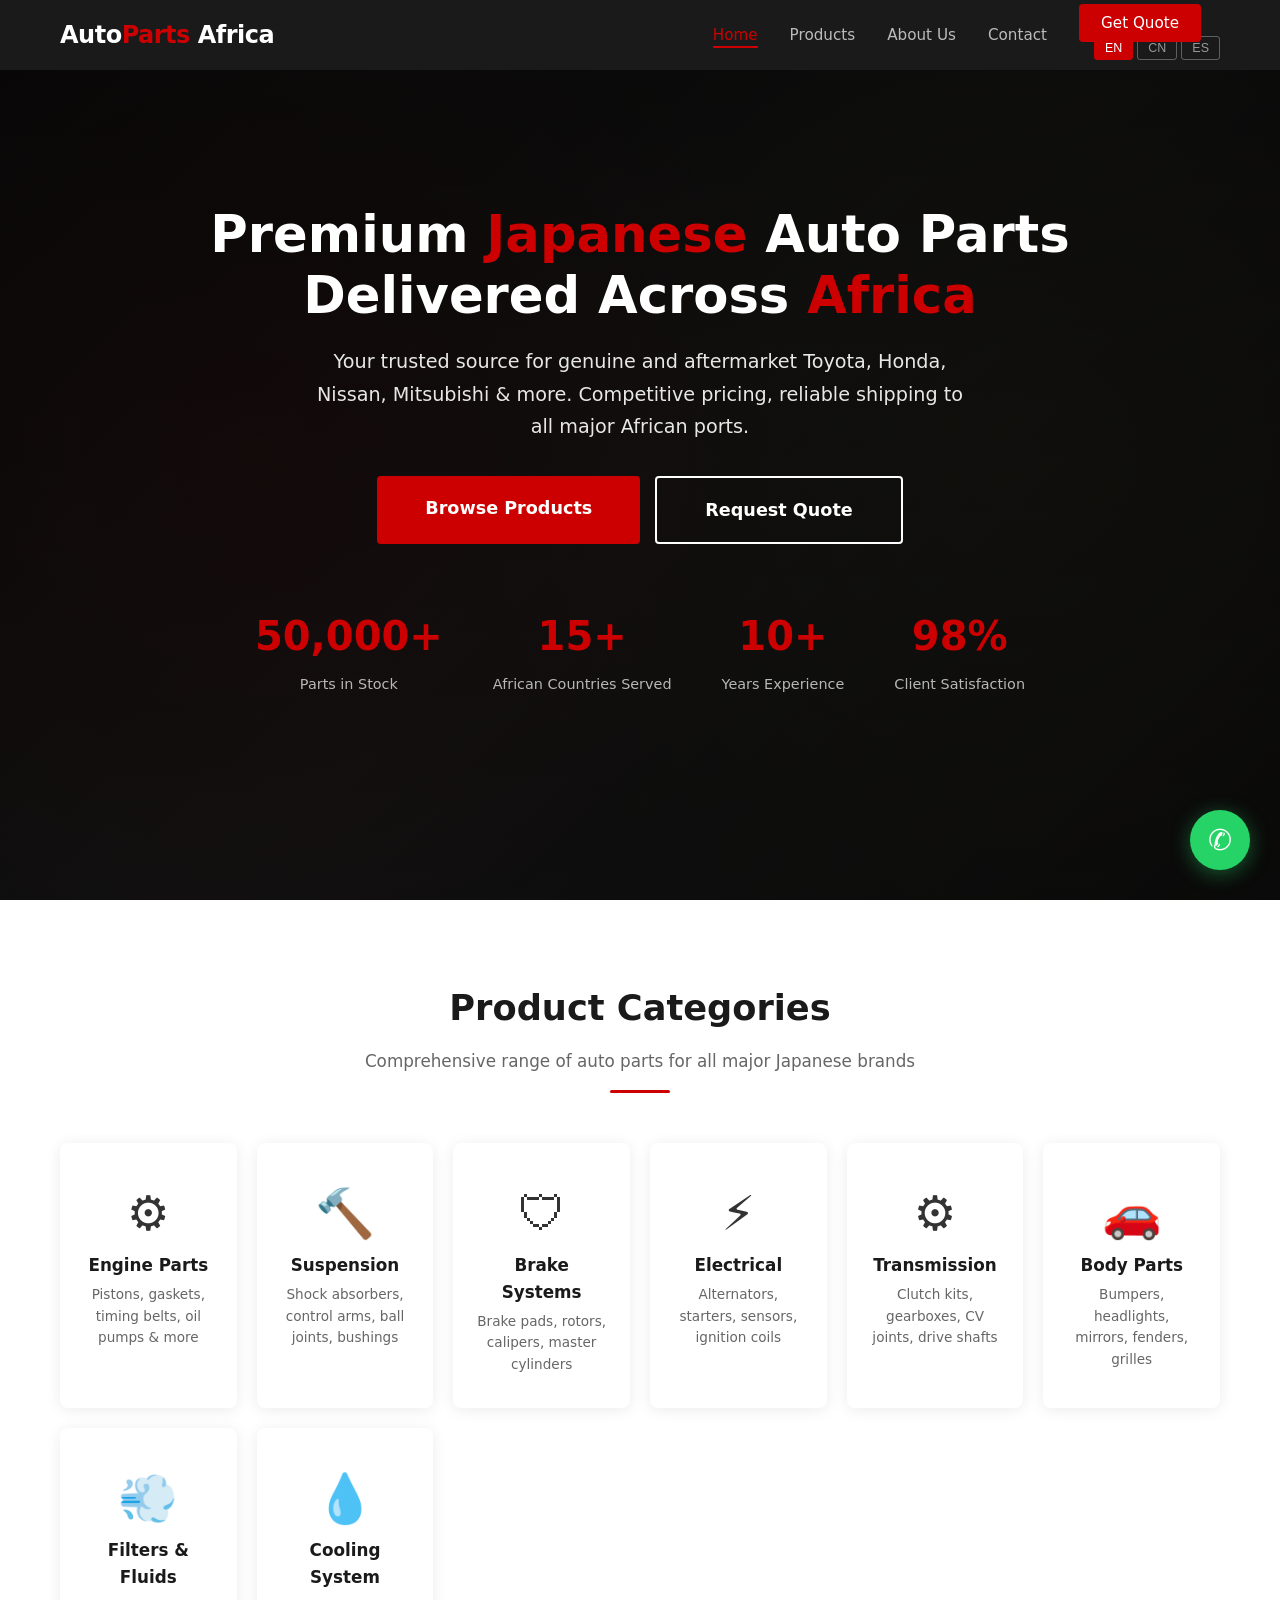
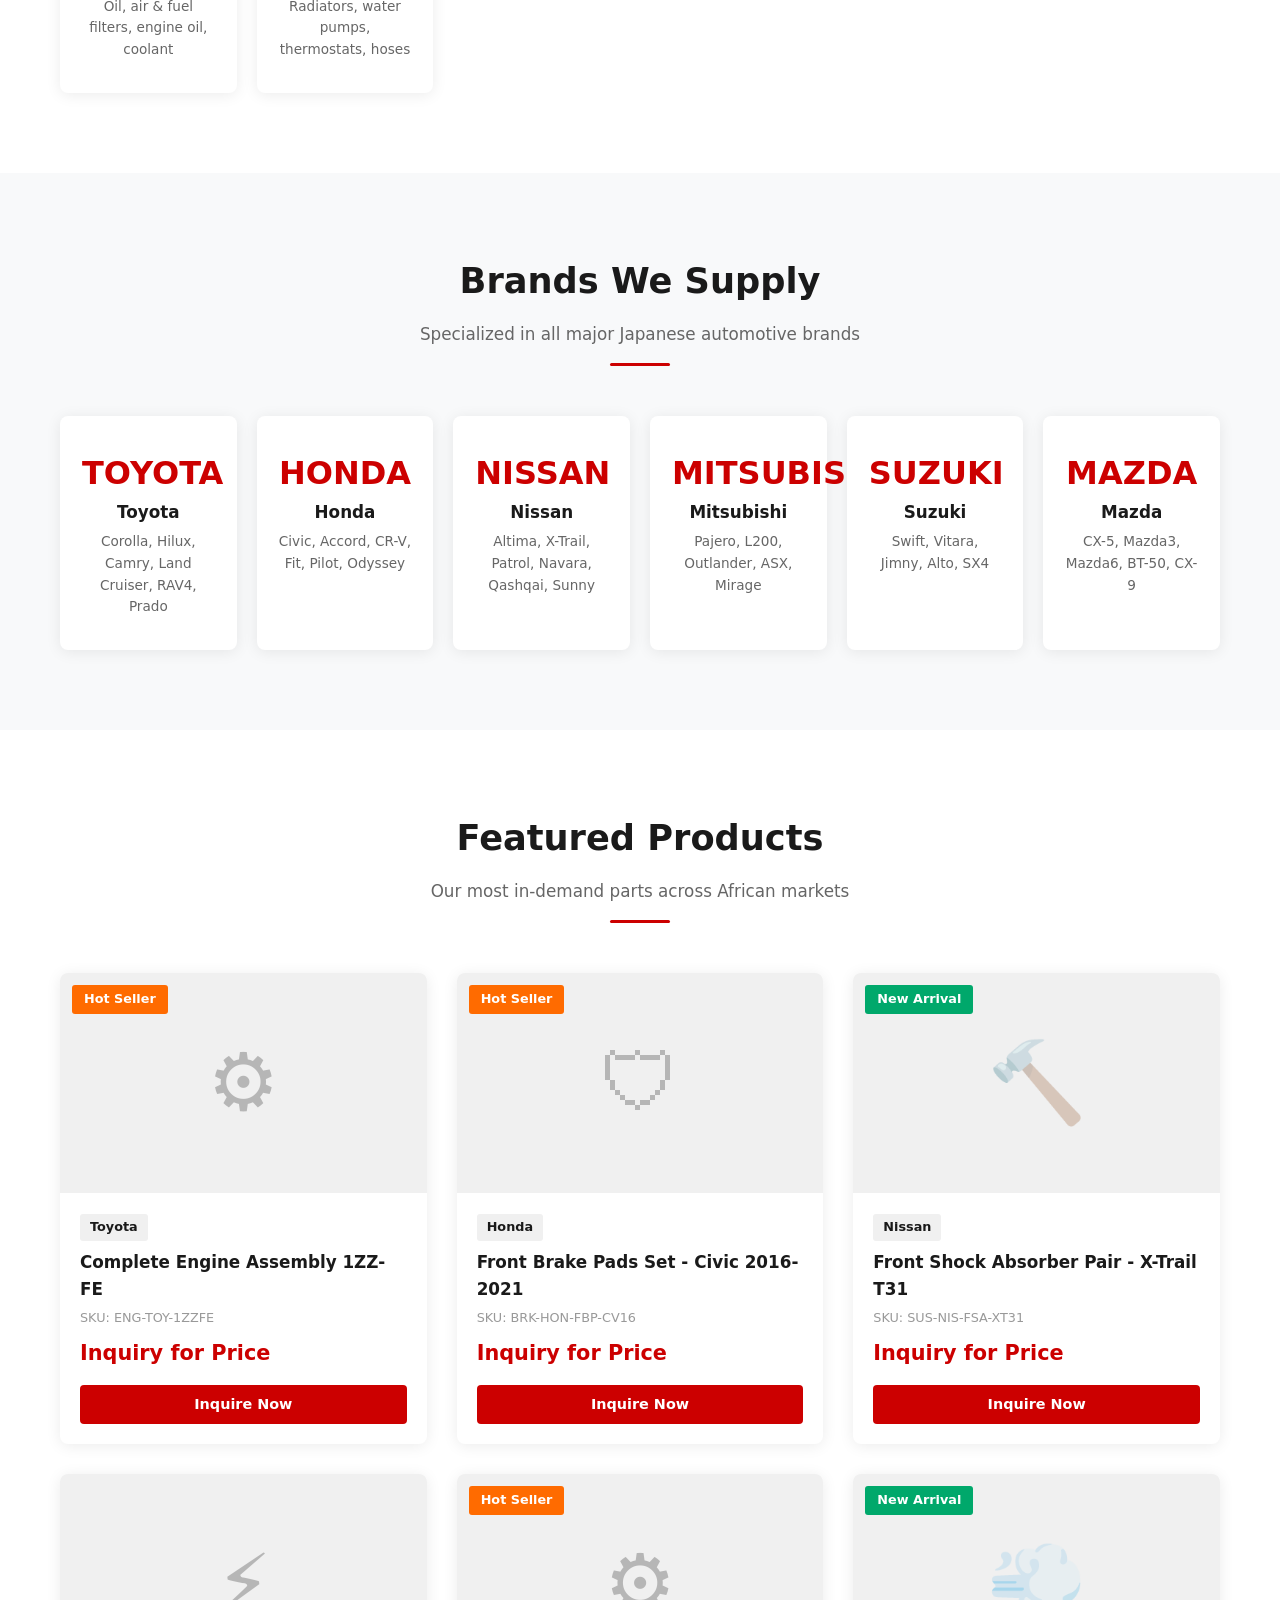
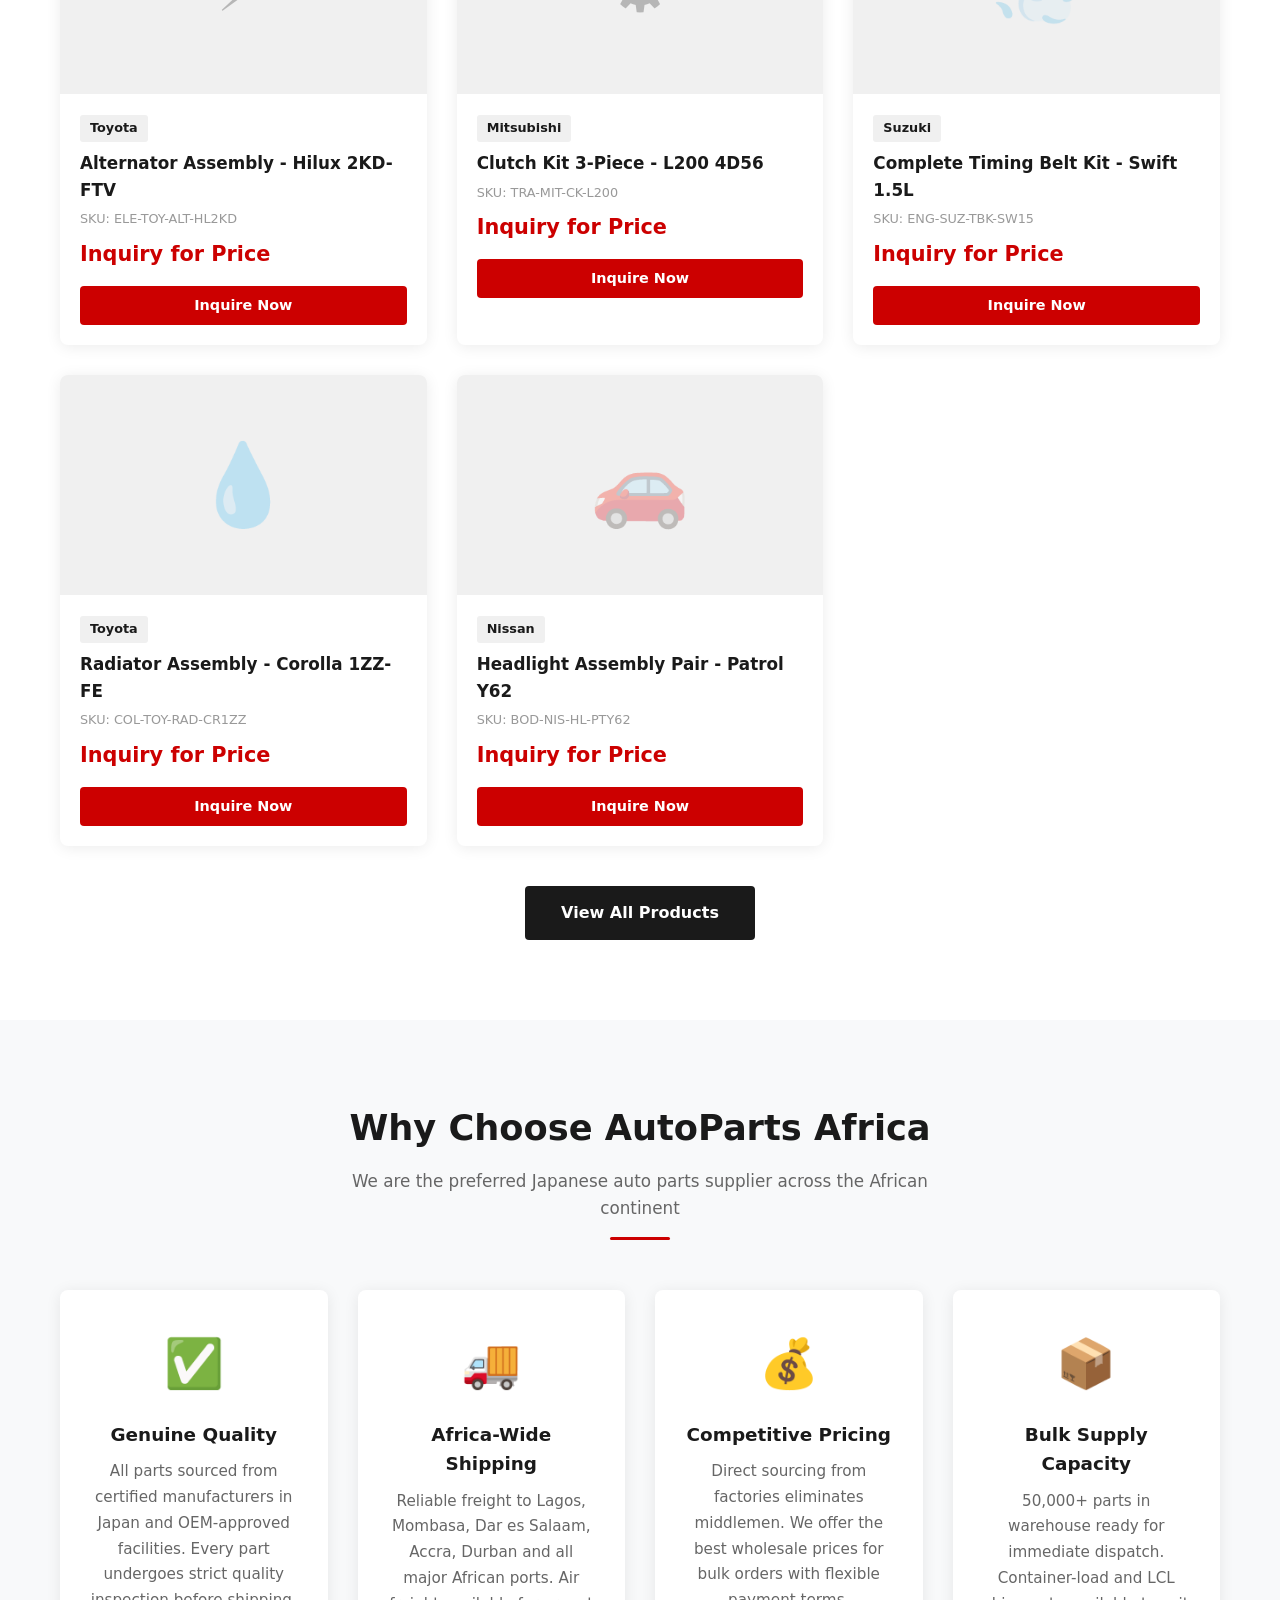
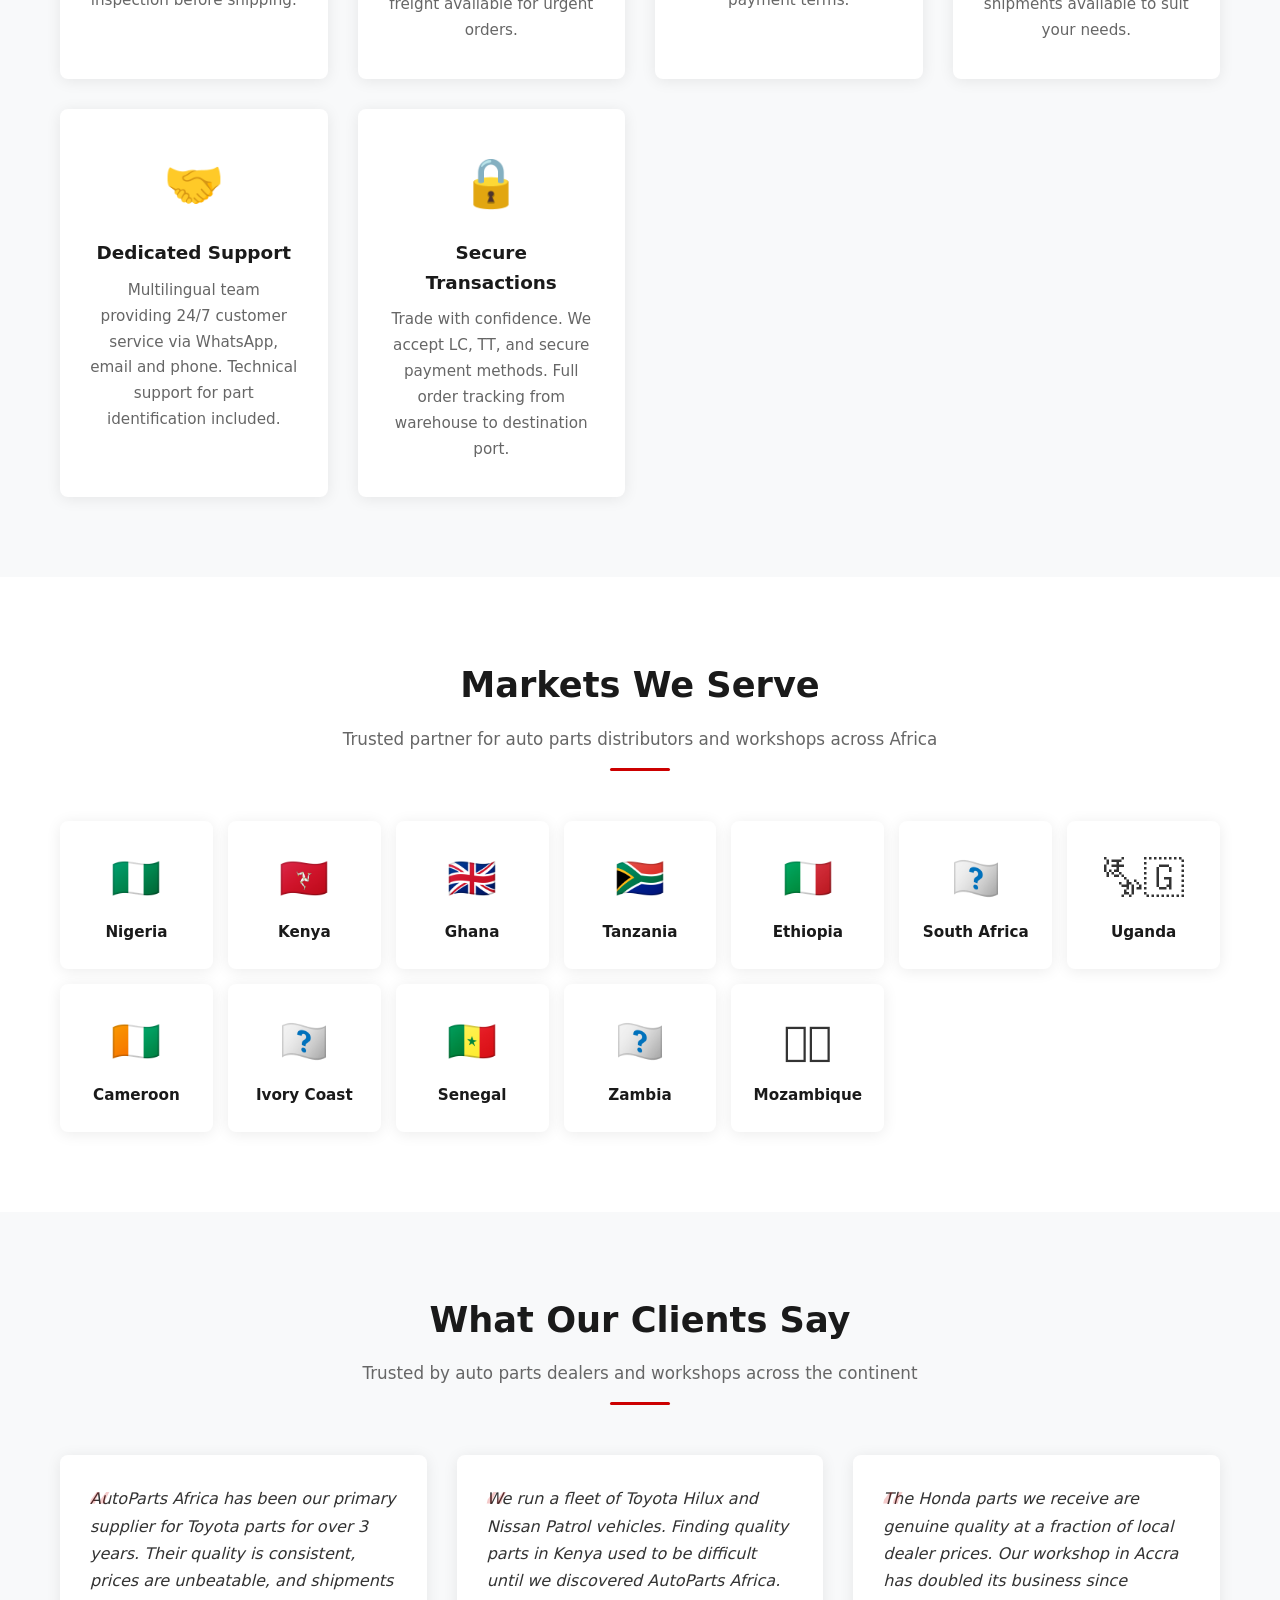
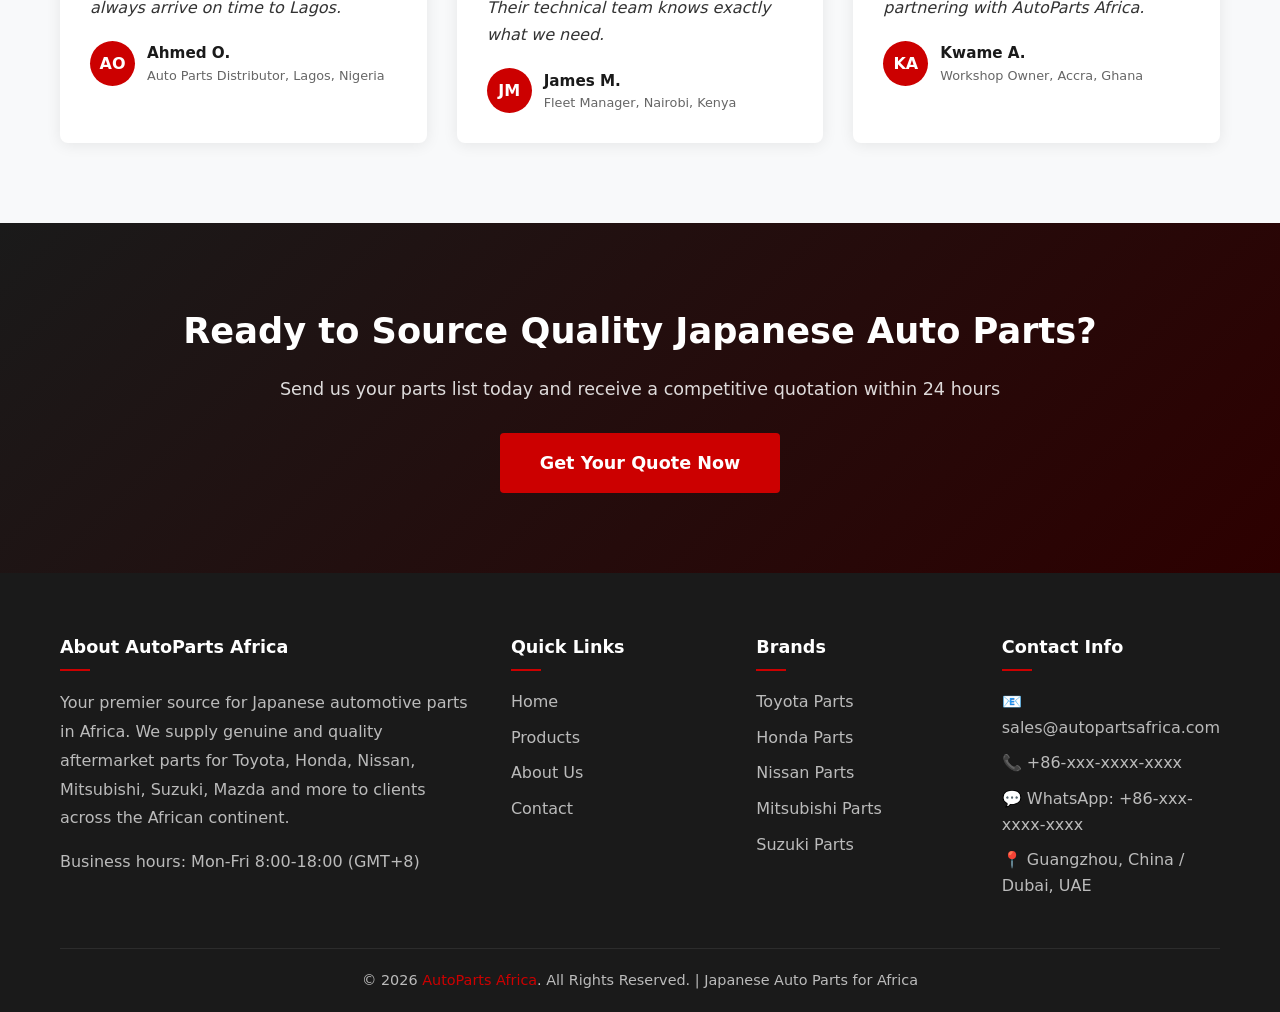
==== commit 9b050273: "Add multi-language support: Chinese, English, Spanish with i18n system and language switcher" ====
--- a/index.html
+++ b/index.html
@@ -1,4 +1,4 @@
-<!DOCTYPE html>
+﻿<!DOCTYPE html>
 <html lang="en">
 <head>
   <meta charset="UTF-8">
@@ -7,6 +7,7 @@
   <meta name="keywords" content="auto parts, Japanese car parts, Africa, Toyota parts, Honda parts, Nissan parts, car spares Africa, auto parts export">
   <title>AutoParts Africa | Japanese Car Parts for African Markets</title>
   <link rel="stylesheet" href="css/style.css">
+<script src="js/i18n.js"></script>
 </head>
 <body>
 
@@ -15,11 +16,11 @@
     <div class="container">
       <a href="index.html" class="nav-logo">Auto<span>Parts</span> Africa</a>
       <ul class="nav-links" id="navLinks">
-        <li><a href="index.html" class="active">Home</a></li>
-        <li><a href="products.html">Products</a></li>
-        <li><a href="about.html">About Us</a></li>
-        <li><a href="contact.html">Contact</a></li>
-        <li><a href="contact.html" class="nav-contact-btn">Get Quote</a></li>
+        <li><a href="index.html" class="active" data-i18n="nav_home">Home</a></li>
+        <li><a href="products.html" data-i18n="nav_products">Products</a></li>
+        <li><a href="about.html" data-i18n="nav_about">About Us</a></li>
+        <li><a href="contact.html" data-i18n="nav_contact">Contact</a></li>
+        <li><a href="contact.html" class="nav-contact-btn" data-i18n="nav_quote">Get Quote</a><div class="lang-switcher"><button class="lang-btn active" data-lang="en" onclick="i18n.switchTo(`en`)" aria-label="English">EN</button><button class="lang-btn" data-lang="zh" onclick="i18n.switchTo(`zh`)" aria-label="Chinese">CN</button><button class="lang-btn" data-lang="es" onclick="i18n.switchTo(`es`)" aria-label="Spanish">ES</button></div></li>
       </ul>
       <button class="nav-toggle" id="navToggle" aria-label="Toggle menu">&#9776;</button>
     </div>
@@ -377,10 +378,10 @@
         <div class="footer-links">
           <h4>Quick Links</h4>
           <ul>
-            <li><a href="index.html">Home</a></li>
-            <li><a href="products.html">Products</a></li>
-            <li><a href="about.html">About Us</a></li>
-            <li><a href="contact.html">Contact</a></li>
+            <li><a href="index.html" data-i18n="nav_home">Home</a></li>
+            <li><a href="products.html" data-i18n="nav_products">Products</a></li>
+            <li><a href="about.html" data-i18n="nav_about">About Us</a></li>
+            <li><a href="contact.html" data-i18n="nav_contact">Contact</a></li>
           </ul>
         </div>
         <div class="footer-links">
--- a/css/style.css
+++ b/css/style.css
@@ -253,4 +253,14 @@
   .hero-buttons .btn { width: 100%; }
   .search-box { width: 100%; }
   .search-box input { width: 100%; }
+}
+
+/* ===== Language Switcher ===== */
+.lang-switcher { display: flex; gap: 4px; align-items: center; margin-left: 15px; }
+.lang-btn { background: transparent; border: 1px solid rgba(255,255,255,0.3); color: #999; padding: 4px 10px; border-radius: 3px; cursor: pointer; font-size: 0.78rem; transition: all 0.3s; white-space: nowrap; }
+.lang-btn:hover { border-color: var(--primary); color: #fff; }
+.lang-btn.active { background: var(--primary); border-color: var(--primary); color: #fff; }
+@media (max-width: 768px) {
+  .lang-switcher { margin: 10px 0 0 0; justify-content: center; }
+  .lang-btn { padding: 6px 14px; font-size: 0.85rem; }
 }
